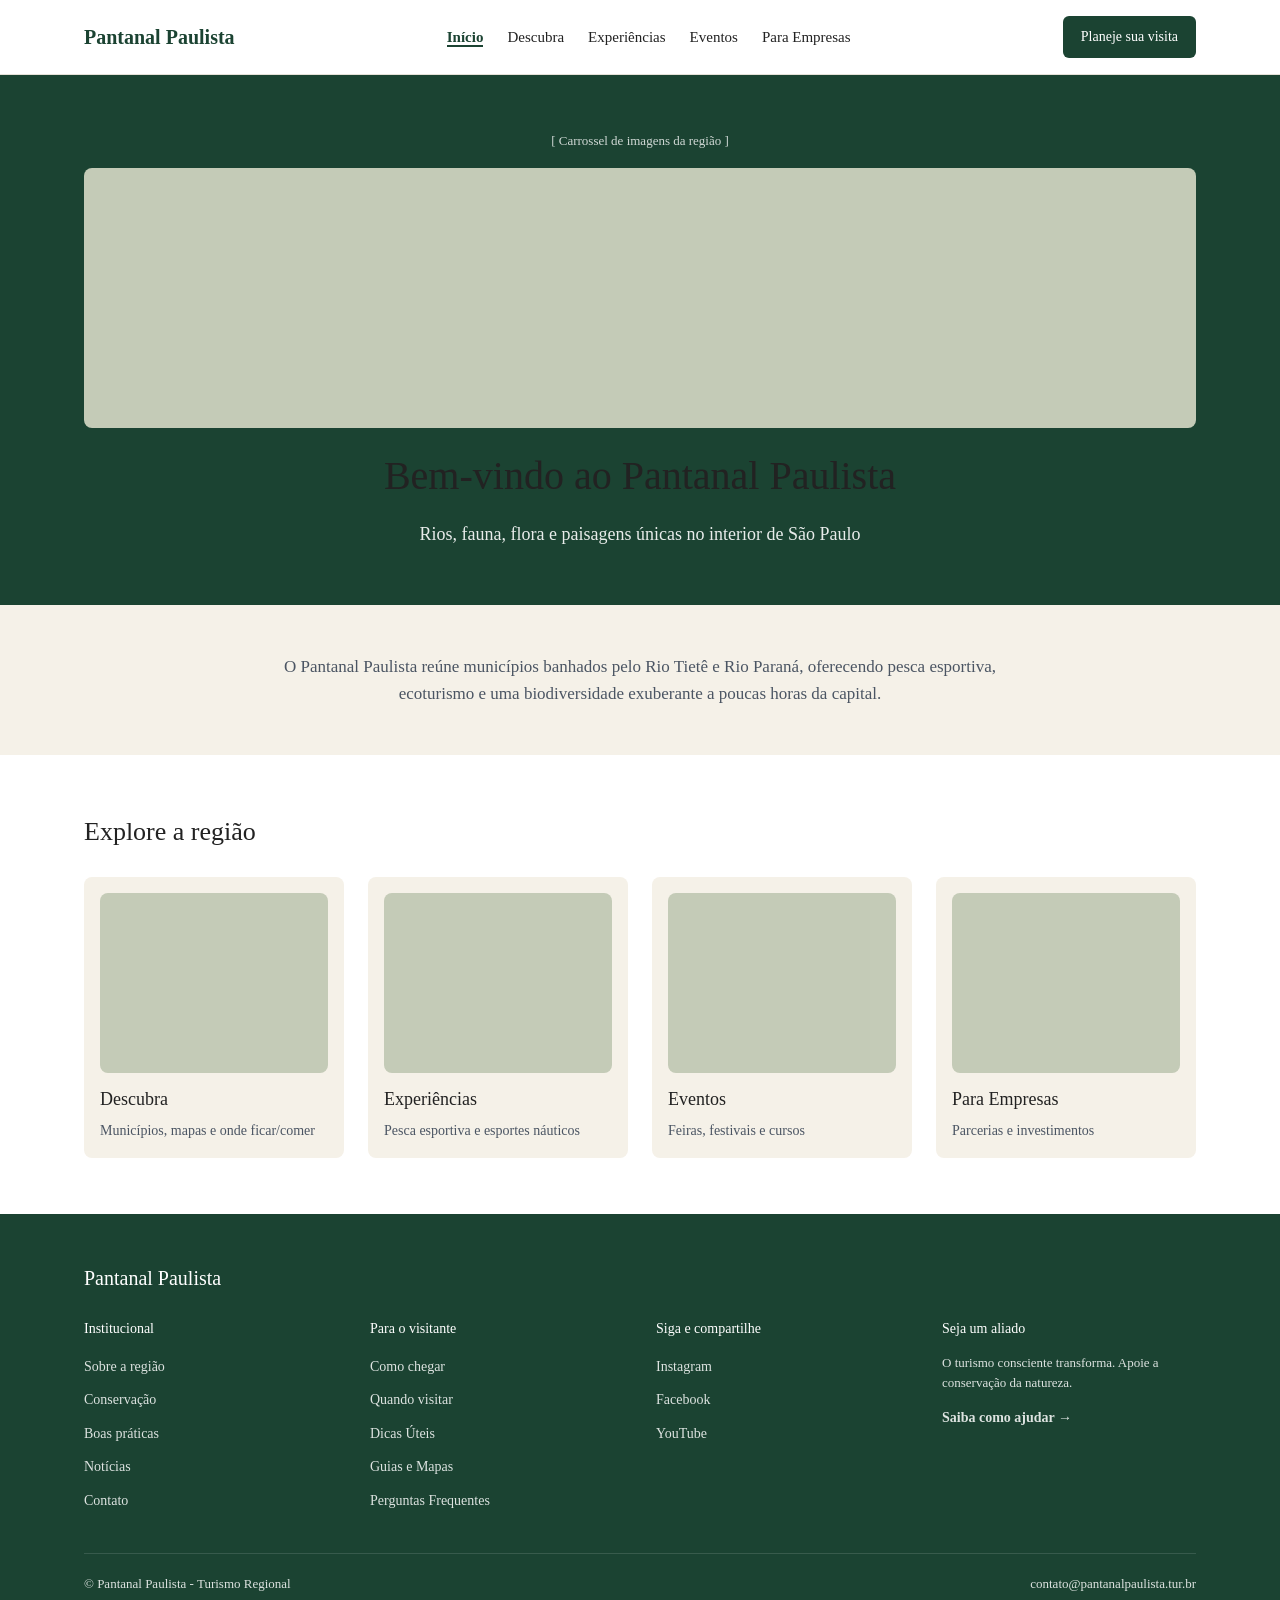
==== index.html @ 70ea3140 "Add files via upload" ====
<!DOCTYPE html>
<html lang="pt-br">
<head>
  <!-- Metadados básicos da página -->
  <meta charset="UTF-8">
  <meta name="viewport" content="width=device-width, initial-scale=1.0">
  <title>Pantanal Paulista - Início</title>

  <!-- Importação do arquivo CSS externo (compartilhado por todas as páginas) -->
  <link rel="stylesheet" href="style.css">
</head>
<body>

  <!-- ======================================================
       CABEÇALHO / MENU DE NAVEGAÇÃO
       Igual em todas as páginas do site. Os links agora
       apontam para arquivos .html reais (páginas separadas),
       e não mais para âncoras de uma única página.
  ======================================================= -->
  <header class="header">
    <div class="header-container">

      <!-- Logo/nome do site, link para a página inicial -->
      <a href="index.html" class="logo">Pantanal Paulista</a>

      <!-- Menu principal de navegação -->
      <nav class="nav-principal">
        <ul class="nav-lista">
          <!-- Classe "ativo" indica em qual página o usuário está -->
          <li><a href="index.html" class="ativo">Início</a></li>
          <li><a href="descubra.html">Descubra</a></li>
          <li><a href="experiencias.html">Experiências</a></li>
          <li><a href="eventos.html">Eventos</a></li>
          <li><a href="empresas.html">Para Empresas</a></li>
        </ul>
      </nav>

      <!-- Botão de destaque: leva à seção de planejamento de visita, dentro da página Descubra -->
      <a href="descubra.html#planeje-visita" class="btn btn-primario btn-header">Planeje sua visita</a>

    </div>
  </header>

  <!-- Conteúdo principal da página -->
  <main>

    <!-- ======================================================
         HERO (topo da página Início)
    ======================================================= -->
    <section class="secao-hero">
      <div class="container">

        <!-- Rótulo do carrossel (troque por um carrossel real de imagens depois) -->
        <p class="rotulo-carrossel">[ Carrossel de imagens da região ]</p>

        <!-- Placeholder do carrossel de imagens -->
        <!-- Substituir por <img> ou componente de carrossel real -->
        <div class="placeholder-img placeholder-hero" aria-hidden="true"></div>

        <h1 class="titulo-hero">Bem-vindo ao Pantanal Paulista</h1>
        <p class="subtitulo-hero">Rios, fauna, flora e paisagens únicas no interior de São Paulo</p>
      </div>
    </section>

    <!-- Bloco de texto de introdução, fundo creme -->
    <section class="secao-intro">
      <div class="container">
        <p class="texto-intro">
          O Pantanal Paulista reúne municípios banhados pelo Rio Tietê e Rio Paraná, oferecendo
          pesca esportiva, ecoturismo e uma biodiversidade exuberante a poucas horas da capital.
        </p>
      </div>
    </section>

    <!-- Bloco "Explore a região": 4 cartões que levam para as outras páginas do site -->
    <section class="secao-explore">
      <div class="container">
        <h2 class="titulo-secao">Explore a região</h2>

        <!-- Grade de cartões feita com Flexbox (sem uso de grid/Bootstrap) -->
        <div class="cartoes-flex">

          <a href="descubra.html" class="cartao">
            <div class="placeholder-img" aria-hidden="true"></div>
            <h3 class="cartao-titulo">Descubra</h3>
            <p class="cartao-texto">Municípios, mapas e onde ficar/comer</p>
          </a>

          <a href="experiencias.html" class="cartao">
            <div class="placeholder-img" aria-hidden="true"></div>
            <h3 class="cartao-titulo">Experiências</h3>
            <p class="cartao-texto">Pesca esportiva e esportes náuticos</p>
          </a>

          <a href="eventos.html" class="cartao">
            <div class="placeholder-img" aria-hidden="true"></div>
            <h3 class="cartao-titulo">Eventos</h3>
            <p class="cartao-texto">Feiras, festivais e cursos</p>
          </a>

          <a href="empresas.html" class="cartao">
            <div class="placeholder-img" aria-hidden="true"></div>
            <h3 class="cartao-titulo">Para Empresas</h3>
            <p class="cartao-texto">Parcerias e investimentos</p>
          </a>

        </div>
      </div>
    </section>

  </main>

  <!-- ======================================================
       RODAPÉ
       Igual em todas as páginas. Os links das colunas
       institucionais apontam para as páginas reais do site.
  ======================================================= -->
  <footer class="rodape">
    <div class="container">

      <div class="rodape-topo">
        <p class="rodape-logo">Pantanal Paulista</p>
      </div>

      <div class="rodape-colunas">

        <div class="rodape-coluna">
          <h4>Institucional</h4>
          <ul>
            <li><a href="index.html">Sobre a região</a></li>
            <li><a href="descubra.html">Conservação</a></li>
            <li><a href="descubra.html">Boas práticas</a></li>
            <li><a href="eventos.html">Notícias</a></li>
            <li><a href="empresas.html">Contato</a></li>
          </ul>
        </div>

        <div class="rodape-coluna">
          <h4>Para o visitante</h4>
          <ul>
            <li><a href="descubra.html">Como chegar</a></li>
            <li><a href="descubra.html">Quando visitar</a></li>
            <li><a href="descubra.html">Dicas Úteis</a></li>
            <li><a href="descubra.html#mapa">Guias e Mapas</a></li>
            <li><a href="empresas.html">Perguntas Frequentes</a></li>
          </ul>
        </div>

        <div class="rodape-coluna">
          <h4>Siga e compartilhe</h4>
          <ul>
            <li><a href="index.html">Instagram</a></li>
            <li><a href="index.html">Facebook</a></li>
            <li><a href="index.html">YouTube</a></li>
          </ul>
        </div>

        <div class="rodape-coluna rodape-aliado">
          <h4>Seja um aliado</h4>
          <p>O turismo consciente transforma. Apoie a conservação da natureza.</p>
          <a href="empresas.html" class="link-saiba-mais">Saiba como ajudar →</a>
        </div>

      </div>

      <div class="rodape-base">
        <p>© Pantanal Paulista - Turismo Regional</p>
        <a href="mailto:contato@pantanalpaulista.tur.br">contato@pantanalpaulista.tur.br</a>
      </div>

    </div>
  </footer>

</body>
</html>
---- style.css ----
/* ========================================================
   VARIÁVEIS DE COR
   Cores extraídas visualmente do protótipo em PDF/Figma.
   Centralizar aqui facilita trocar o tema do site depois.
======================================================== */
:root {
  --verde-escuro: #1B4332;   /* Verde escuro usado em header, hero, rodapé e botões */
  --verde-escuro-hover: #143024; /* Tom mais escuro para hover dos botões */
  --creme: #F5F1E8;          /* Fundo creme/bege usado em várias seções */
  --branco: #FFFFFF;         /* Fundo branco padrão */
  --placeholder: #C4CBB7;    /* Cor cinza-esverdeada dos retângulos de imagem (placeholder) */
  --texto-escuro: #222222;   /* Cor principal de texto sobre fundo claro */
  --texto-claro: #FFFFFF;    /* Cor principal de texto sobre fundo escuro */
  --texto-cinza: #4B5563;    /* Cor de texto secundário/parágrafos */
  --borda: #E5E1D8;          /* Cor de borda sutil para cartões e inputs */
}

/* ========================================================
   RESET BÁSICO
   Remove margens/paddings padrão do navegador e define
   box-sizing para facilitar o cálculo de larguras.
======================================================== */
* {
  margin: 0;
  padding: 0;
  box-sizing: border-box;
}

html {
  scroll-behavior: smooth; /* Rolagem suave ao clicar em links âncora (#) */
}

body {
  font-family: Georgia, 'Times New Roman', serif; /* Fonte serifada para títulos/corpo, similar ao protótipo */
  color: var(--texto-escuro);
  line-height: 1.6;
  background-color: var(--branco);
}

/* Títulos usam a mesma família serifada, deixado explícito para clareza */
h1, h2, h3, h4 {
  font-family: Georgia, 'Times New Roman', serif;
  font-weight: normal;
  color: var(--texto-escuro);
}

/* Padroniza links: remove sublinhado e herda a cor do texto */
a {
  text-decoration: none;
  color: inherit;
}

ul {
  list-style: none;
}

img {
  max-width: 100%;
  display: block;
}

/* ========================================================
   CONTAINER
   Centraliza o conteúdo e limita a largura máxima em telas
   grandes, com respiro lateral (padding) em telas menores.
======================================================== */
.container {
  width: 100%;
  max-width: 1160px;
  margin: 0 auto;
  padding: 0 24px;
}

/* Utilitário para esconder visualmente labels, mantendo acessibilidade */
.visualmente-oculto {
  position: absolute;
  width: 1px;
  height: 1px;
  overflow: hidden;
  clip: rect(0 0 0 0);
  white-space: nowrap;
}

/* ========================================================
   BOTÕES
======================================================== */
.btn {
  display: inline-block;
  padding: 12px 22px;
  border-radius: 6px;
  border: none;
  cursor: pointer;
  font-family: Georgia, serif;
  font-size: 15px;
  transition: background-color 0.2s ease-in-out;
}

.btn-primario {
  background-color: var(--verde-escuro);
  color: var(--texto-claro);
}

.btn-primario:hover {
  background-color: var(--verde-escuro-hover);
}

.btn-pequeno {
  padding: 8px 16px;
  font-size: 14px;
}

/* Botão do cabeçalho tem um leve ajuste de tamanho */
.btn-header {
  padding: 10px 18px;
  font-size: 14px;
  white-space: nowrap;
}

/* ========================================================
   PLACEHOLDERS DE IMAGEM
   Retângulos cinza-esverdeados que representam onde as
   imagens reais devem ser inseridas (basta trocar a <div>
   por uma tag <img src="..."> mantendo a mesma classe/local).
======================================================== */
.placeholder-img {
  background-color: var(--placeholder);
  width: 100%;
  min-height: 180px;
  border-radius: 8px;
}

.placeholder-hero {
  min-height: 260px;
  margin: 16px 0;
}

.placeholder-descubra-hero {
  min-height: 320px;
  margin-top: 24px;
}

.placeholder-mapa {
  min-height: 280px;
}

.placeholder-experiencia {
  min-height: 260px;
}

.placeholder-busca {
  min-height: 140px;
  margin-bottom: 16px;
}

/* Placeholder redondo, usado nos cartões de espécies de animais */
.placeholder-redondo {
  width: 100px;
  height: 100px;
  border-radius: 50%;
  margin: 0 auto 12px auto;
  min-height: unset;
}

/* ========================================================
   CABEÇALHO / MENU DE NAVEGAÇÃO
======================================================== */
.header {
  background-color: var(--branco);
  border-bottom: 1px solid var(--borda);
  position: sticky; /* Cabeçalho fixo ao rolar a página */
  top: 0;
  z-index: 100;
}

.header-container {
  max-width: 1160px;
  margin: 0 auto;
  padding: 16px 24px;
  display: flex;
  align-items: center;
  justify-content: space-between;
  flex-wrap: wrap;
  gap: 12px;
}

.logo {
  font-size: 20px;
  color: var(--verde-escuro);
  font-weight: bold;
}

.nav-lista {
  display: flex;
  gap: 24px;
  flex-wrap: wrap;
}

.nav-lista a {
  font-size: 15px;
  color: var(--texto-escuro);
}

.nav-lista a:hover {
  color: var(--verde-escuro);
}

/* Destaca no menu a página em que o usuário está no momento */
.nav-lista a.ativo {
  color: var(--verde-escuro);
  font-weight: bold;
  border-bottom: 2px solid var(--verde-escuro);
}

/* ========================================================
   SEÇÃO HERO (INÍCIO)
======================================================== */
.secao-hero {
  background-color: var(--verde-escuro);
  color: var(--texto-claro);
  text-align: center;
  padding: 56px 0;
}

.rotulo-carrossel {
  font-size: 13px;
  opacity: 0.8;
  margin-bottom: 8px;
}

.titulo-hero {
  font-size: 40px;
  margin-bottom: 12px;
}

.subtitulo-hero {
  font-size: 18px;
  opacity: 0.9;
}

/* Bloco de texto introdutório, fundo creme */
.secao-intro {
  background-color: var(--creme);
  padding: 48px 0;
  text-align: center;
}

.texto-intro {
  max-width: 760px;
  margin: 0 auto;
  font-size: 17px;
  color: var(--texto-cinza);
}

/* ========================================================
   TÍTULOS DE SEÇÃO GENÉRICOS
======================================================== */
.titulo-secao {
  font-size: 26px;
  margin-bottom: 24px;
}

.rotulo {
  text-transform: uppercase;
  font-size: 12px;
  letter-spacing: 1px;
  color: var(--texto-cinza);
  margin-bottom: 8px;
}

.rotulo-claro {
  color: var(--texto-claro);
  opacity: 0.85;
}

/* ========================================================
   CARTÕES EM FLEXBOX
   Layout de cartões feito com Flexbox e flex-wrap, sem
   utilizar display:grid nem frameworks como Bootstrap.
======================================================== */
.secao-explore {
  padding: 56px 0;
}

.cartoes-flex {
  display: flex;
  flex-wrap: wrap;
  gap: 24px;
}

/* Cada cartão ocupa ~25% da largura em telas grandes (4 colunas) */
.cartoes-flex .cartao {
  flex: 1 1 calc(25% - 24px);
  background-color: var(--creme);
  border-radius: 8px;
  padding: 16px;
}

.cartao-titulo {
  font-size: 18px;
  margin: 12px 0 6px 0;
}

.cartao-texto {
  font-size: 14px;
  color: var(--texto-cinza);
}

/* Variações de quantidade de colunas por seção */
.cartoes-4 > * {
  flex: 1 1 calc(25% - 24px);
}

.cartoes-3 > * {
  flex: 1 1 calc(33.333% - 24px);
}

.cartoes-5 > * {
  flex: 1 1 calc(20% - 24px);
}

/* ========================================================
   SEÇÃO DESCUBRA
======================================================== */
.descubra-topo {
  background-color: var(--verde-escuro);
  color: var(--texto-claro);
  padding: 48px 0;
}

.titulo-secao-grande {
  font-size: 34px;
  margin: 8px 0 12px 0;
}

.subtitulo-secao-grande {
  font-size: 16px;
  opacity: 0.9;
  max-width: 560px;
}

/* Sub-menu de navegação rápida da seção Descubra */
.subnav-descubra {
  background-color: var(--branco);
  border-bottom: 1px solid var(--borda);
}

.subnav-lista {
  display: flex;
  flex-wrap: wrap;
  gap: 24px;
  padding-top: 16px;
  padding-bottom: 16px;
}

.subnav-lista a {
  display: flex;
  flex-direction: column;
  font-size: 13px;
}

.subnav-titulo {
  font-weight: bold;
  font-size: 11px;
  letter-spacing: 0.5px;
  color: var(--texto-escuro);
}

.subnav-desc {
  color: var(--texto-cinza);
}

/* Bloco de duas colunas, reutilizado em várias seções (mapa, experiências, etc.) */
.secao-mapa {
  background-color: var(--creme);
  padding: 56px 0;
}

.container-duas-colunas {
  display: flex;
  flex-wrap: wrap;
  gap: 32px;
  align-items: center;
}

.mapa-texto,
.experiencia-texto {
  flex: 1 1 45%;
}

.mapa-imagem {
  flex: 1 1 45%;
}

.mapa-texto p {
  color: var(--texto-cinza);
  margin: 12px 0 20px 0;
}

/* Bloco de natureza com fundo escuro */
.secao-natureza {
  background-color: var(--verde-escuro);
  color: var(--texto-claro);
  padding: 48px 0;
}

.cartao-natureza h3 {
  font-size: 14px;
  letter-spacing: 0.5px;
  margin: 12px 0 6px 0;
  color: var(--texto-claro);
}

.cartao-natureza p {
  font-size: 13px;
  opacity: 0.85;
}

/* Bloco de municípios */
.secao-municipios {
  padding: 56px 0;
}

.cabecalho-com-link {
  display: flex;
  justify-content: space-between;
  align-items: center;
  margin-bottom: 20px;
}

.link-vertodos {
  font-size: 14px;
  color: var(--verde-escuro);
}

.cartao-municipio {
  background-color: var(--creme);
  border-radius: 8px;
  padding: 16px;
}

.cartao-municipio h3 {
  font-size: 18px;
  margin: 12px 0 6px 0;
}

.cartao-municipio p {
  font-size: 14px;
  color: var(--texto-cinza);
  margin-bottom: 14px;
  min-height: 42px;
}

/* Bloco de espécies */
.secao-especies {
  background-color: var(--creme);
  padding: 56px 0;
  text-align: center;
}

.cartao-especie h3 {
  font-size: 13px;
  letter-spacing: 0.5px;
  margin-bottom: 6px;
}

.cartao-especie p {
  font-size: 13px;
  color: var(--texto-cinza);
}

/* Bloco "Planeje sua visita" (hospedagem e gastronomia) */
.secao-planeje {
  padding: 56px 0;
}

.cartao-busca {
  flex: 1 1 45%;
  background-color: var(--creme);
  border-radius: 8px;
  overflow: hidden;
  padding: 16px;
}

.cartao-busca h3 {
  font-size: 20px;
  margin-bottom: 6px;
}

.cartao-busca p {
  font-size: 14px;
  color: var(--texto-cinza);
  margin-bottom: 16px;
}

/* Formulário de busca simples (hospedagem/restaurantes) */
.form-busca {
  display: flex;
  flex-wrap: wrap;
  gap: 10px;
}

.form-busca input {
  flex: 1 1 100%;
  padding: 10px 12px;
  border: 1px solid var(--borda);
  border-radius: 6px;
  font-family: inherit;
}

/* Prévia de experiências dentro da seção Descubra */
.secao-experiencias-preview {
  background-color: var(--verde-escuro);
  color: var(--texto-claro);
  padding: 56px 0;
}

.cartao-preview h3 {
  font-size: 14px;
  letter-spacing: 0.5px;
  margin: 12px 0 6px 0;
  color: var(--texto-claro);
}

.cartao-preview p {
  font-size: 13px;
  opacity: 0.85;
}

/* ========================================================
   PÁGINAS INTERNAS GENÉRICAS (Experiências / Eventos)
======================================================== */
.secao-pagina-interna {
  padding: 56px 0;
}

.secao-clara {
  background-color: var(--creme);
}

.titulo-pagina {
  font-size: 32px;
  margin-bottom: 10px;
}

.subtitulo-pagina {
  font-size: 16px;
  color: var(--texto-cinza);
  margin-bottom: 32px;
}

.titulo-claro {
  color: var(--texto-claro);
}

.subtitulo-claro {
  color: var(--texto-claro);
  opacity: 0.9;
}

/* Blocos de experiência (imagem + texto lado a lado) */
.bloco-experiencia {
  margin-bottom: 56px;
}

/* Inverte a ordem visual do bloco (imagem à direita) usando row-reverse */
.bloco-invertido {
  flex-direction: row-reverse;
}

.experiencia-texto h2 {
  font-size: 24px;
  margin-bottom: 10px;
}

.experiencia-texto p {
  color: var(--texto-cinza);
  margin-bottom: 16px;
}

/* Bloco "Mais experiências" */
.secao-mais-experiencias {
  background-color: var(--creme);
  padding: 48px 0;
}

/* ========================================================
   SEÇÃO EVENTOS
======================================================== */
.filtros-eventos {
  display: flex;
  flex-wrap: wrap;
  gap: 10px;
  margin-bottom: 32px;
}

.btn-filtro {
  padding: 10px 18px;
  border-radius: 6px;
  border: 1px solid var(--borda);
  background-color: var(--branco);
  cursor: pointer;
  font-family: inherit;
  font-size: 14px;
}

/* Estado ativo do filtro (visual estático; filtragem real requer JavaScript) */
.btn-filtro-ativo {
  background-color: var(--verde-escuro);
  color: var(--texto-claro);
  border-color: var(--verde-escuro);
}

.lista-eventos {
  display: flex;
  flex-direction: column;
  gap: 16px;
}

.item-evento {
  display: flex;
  align-items: center;
  gap: 20px;
  background-color: var(--branco);
  border: 1px solid var(--borda);
  border-radius: 8px;
  padding: 18px 20px;
}

.data-evento {
  background-color: var(--verde-escuro);
  color: var(--texto-claro);
  font-size: 12px;
  padding: 8px 12px;
  border-radius: 6px;
  white-space: nowrap;
}

.info-evento h3 {
  font-size: 18px;
  margin-bottom: 4px;
}

.info-evento p {
  font-size: 14px;
  color: var(--texto-cinza);
}

/* ========================================================
   SEÇÃO PARA EMPRESAS
======================================================== */
.empresas-topo {
  background-color: var(--verde-escuro);
  padding: 48px 0;
  margin-bottom: 40px;
}

.cartao-empresa {
  flex: 1 1 calc(33.333% - 24px);
  background-color: var(--creme);
  border-radius: 8px;
  padding: 20px;
}

.cartao-empresa h3 {
  font-size: 18px;
  margin-bottom: 8px;
}

.cartao-empresa p {
  font-size: 14px;
  color: var(--texto-cinza);
}

/* Formulário de contato institucional */
.secao-formulario-contato {
  padding: 48px 0;
}

.form-contato {
  max-width: 720px;
}

.linha-form {
  display: flex;
  flex-wrap: wrap;
  gap: 20px;
  margin-bottom: 16px;
}

.campo-form {
  flex: 1 1 calc(50% - 20px);
  display: flex;
  flex-direction: column;
}

.campo-full {
  flex: 1 1 100%;
  margin-bottom: 20px;
}

.campo-form label {
  font-size: 14px;
  margin-bottom: 6px;
}

.campo-form input,
.campo-form textarea {
  padding: 10px 12px;
  border: 1px solid var(--borda);
  border-radius: 6px;
  font-family: inherit;
  resize: vertical;
}

/* ========================================================
   RODAPÉ
======================================================== */
.rodape {
  background-color: var(--verde-escuro);
  color: var(--texto-claro);
  padding: 48px 0 24px 0;
}

.rodape-logo {
  font-size: 20px;
  margin-bottom: 24px;
}

.rodape-colunas {
  display: flex;
  flex-wrap: wrap;
  gap: 32px;
  margin-bottom: 32px;
}

.rodape-coluna {
  flex: 1 1 200px;
}

.rodape-coluna h4 {
  color: var(--texto-claro);
  font-size: 14px;
  margin-bottom: 12px;
}

.rodape-coluna ul li {
  margin-bottom: 8px;
}

.rodape-coluna a {
  font-size: 14px;
  opacity: 0.85;
}

.rodape-coluna a:hover {
  opacity: 1;
}

.rodape-aliado p {
  font-size: 13px;
  opacity: 0.85;
  margin-bottom: 10px;
}

.link-saiba-mais {
  font-size: 14px;
  font-weight: bold;
}

.rodape-base {
  display: flex;
  flex-wrap: wrap;
  justify-content: space-between;
  gap: 8px;
  padding-top: 20px;
  border-top: 1px solid rgba(255, 255, 255, 0.15);
  font-size: 13px;
  opacity: 0.85;
}

/* ========================================================
   MEDIA QUERIES - RESPONSIVIDADE
   Ajustes progressivos para tablets e celulares.
======================================================== */

/* ---- Tablets (telas até 992px) ---- */
@media (max-width: 992px) {

  /* Cartões de 4 e 5 colunas passam a exibir 2 por linha */
  .cartoes-4 > *,
  .cartoes-5 > * {
    flex: 1 1 calc(50% - 24px);
  }

  .titulo-hero {
    font-size: 32px;
  }

  .titulo-secao-grande {
    font-size: 28px;
  }
}

/* ---- Celulares (telas até 600px) ---- */
@media (max-width: 600px) {

  /* Cabeçalho: menu e botão quebram para nova linha, empilhados */
  .header-container {
    flex-direction: column;
    align-items: flex-start;
  }

  .nav-lista {
    flex-direction: column;
    gap: 10px;
    width: 100%;
  }

  .btn-header {
    width: 100%;
    text-align: center;
  }

  /* Todos os cartões passam a ocupar 100% da largura (1 coluna) */
  .cartoes-flex .cartao,
  .cartoes-4 > *,
  .cartoes-5 > *,
  .cartoes-3 > * {
    flex: 1 1 100%;
  }

  /* Blocos de duas colunas (mapa, experiências, busca) empilham */
  .container-duas-colunas {
    flex-direction: column;
  }

  /* Blocos invertidos voltam para a ordem normal em telas pequenas */
  .bloco-invertido {
    flex-direction: column;
  }

  .cartao-busca {
    flex: 1 1 100%;
  }

  /* Campos de formulário em coluna única */
  .campo-form {
    flex: 1 1 100%;
  }

  .titulo-hero {
    font-size: 26px;
  }

  .titulo-secao-grande {
    font-size: 24px;
  }

  .titulo-pagina {
    font-size: 26px;
  }

  /* Item de evento empilha data e informações */
  .item-evento {
    flex-direction: column;
    align-items: flex-start;
  }
}
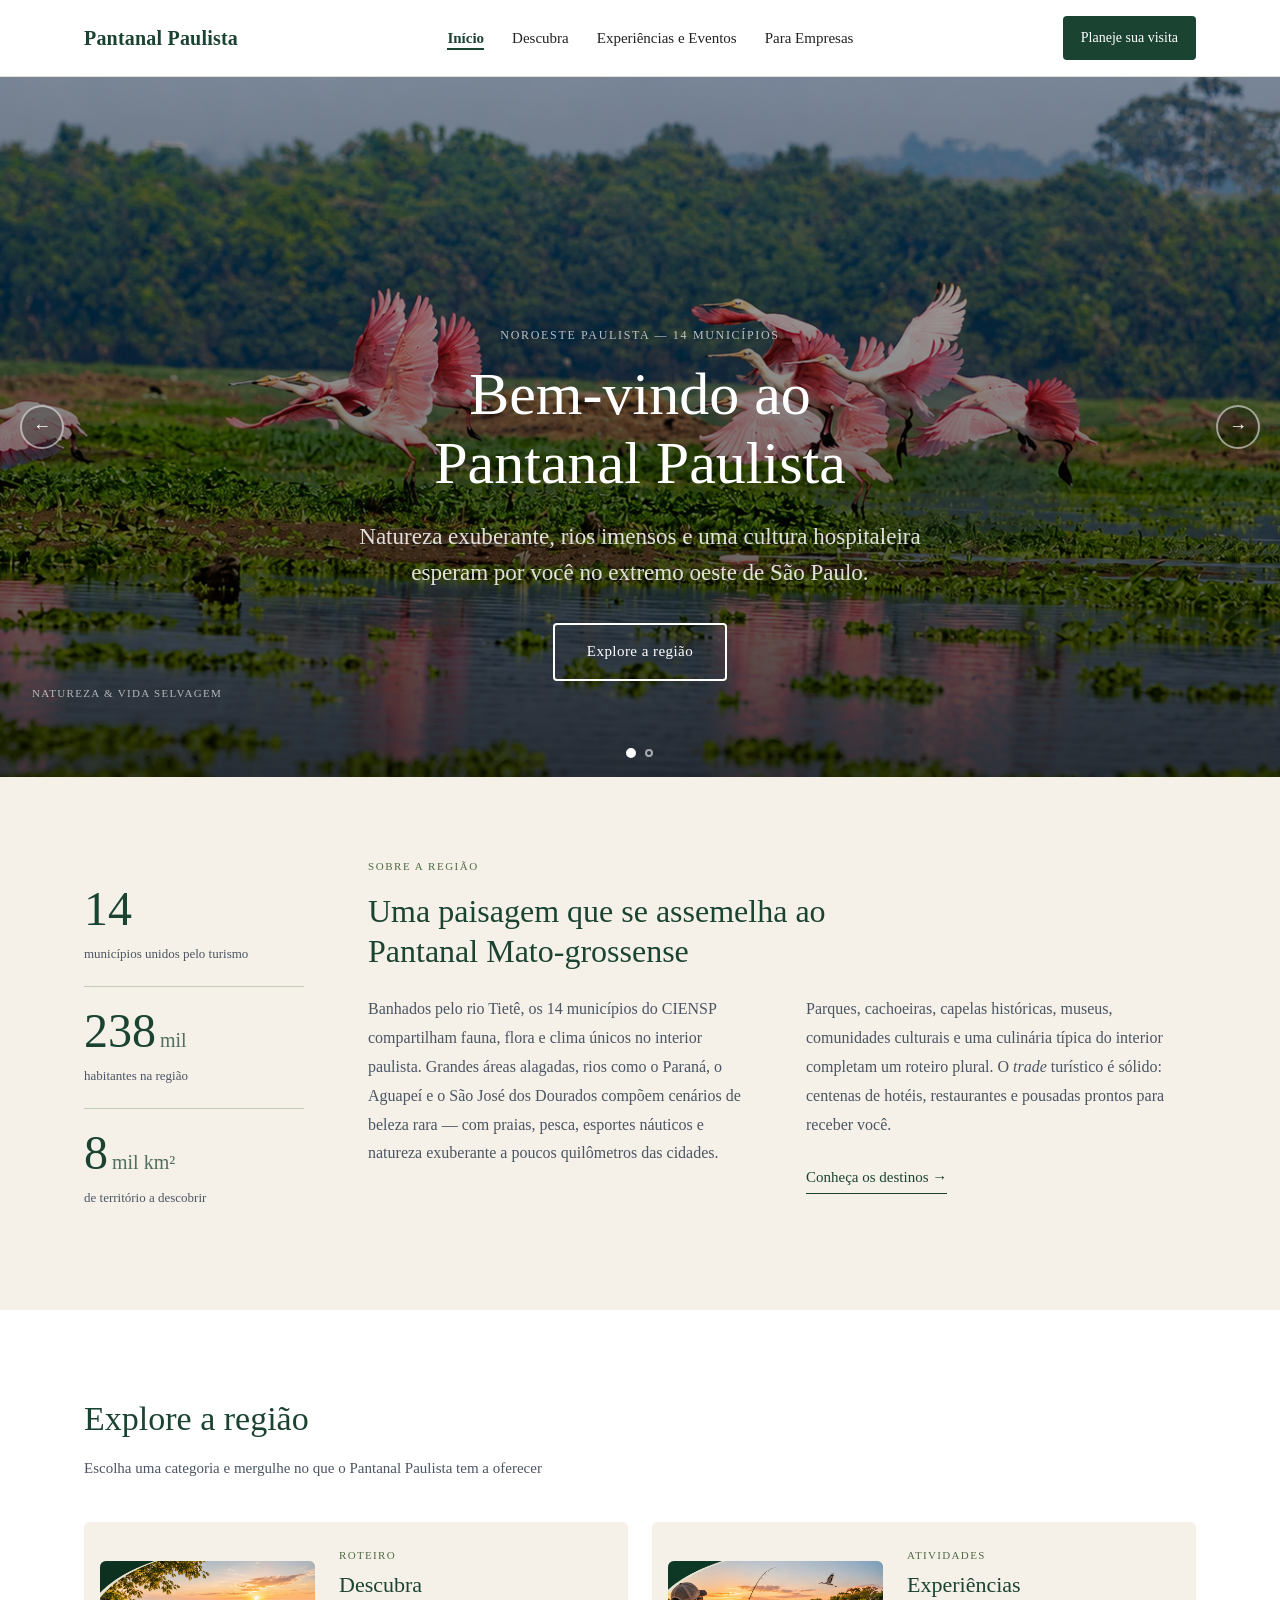
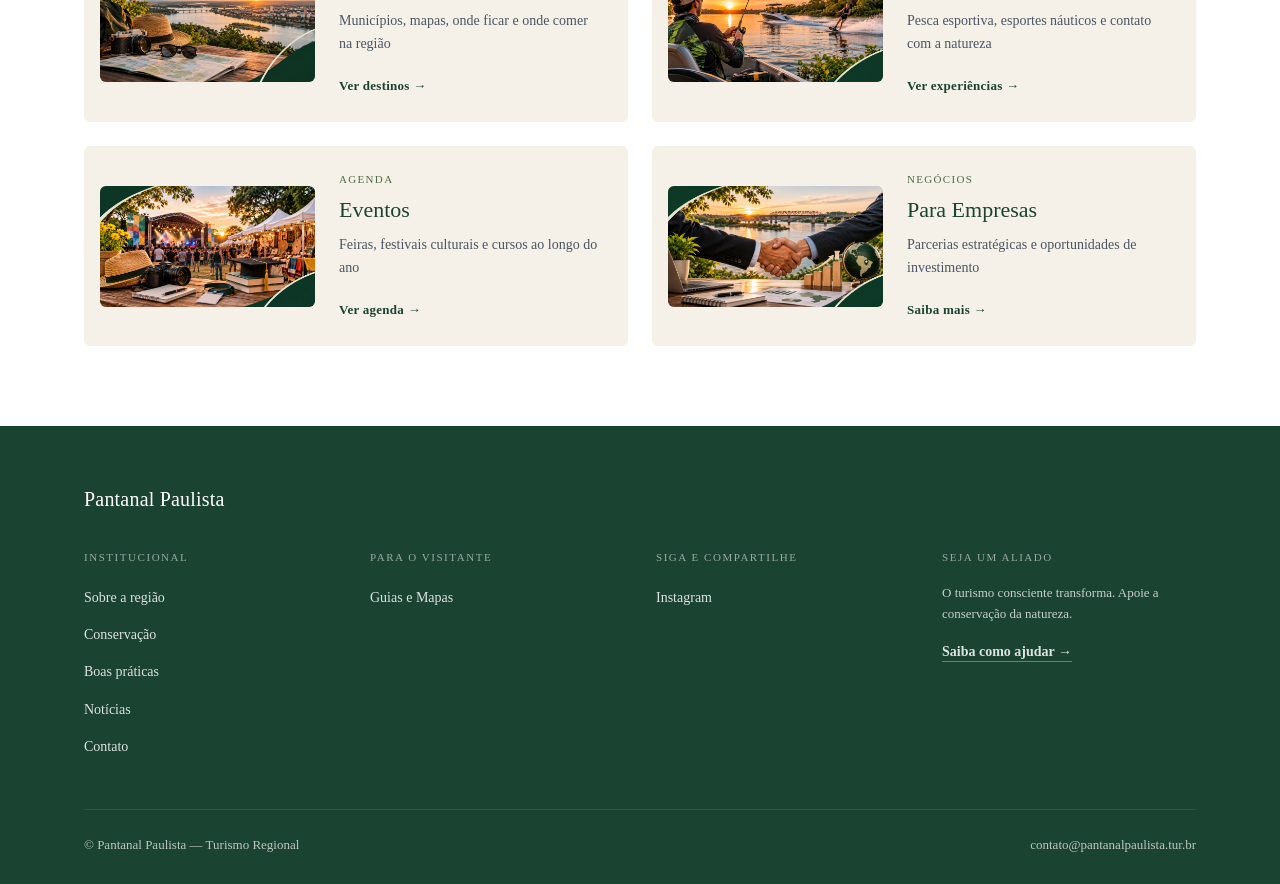
==== commit 004c51cb: "Site Pantanal Paulista Upload completo do projeto: - páginas (início, descubra, experiências, pesca," ====
--- a/index.html
+++ b/index.html
@@ -1,175 +1,246 @@
 <!DOCTYPE html>
 <html lang="pt-br">
 <head>
-  <!-- Metadados básicos da página -->
   <meta charset="UTF-8">
   <meta name="viewport" content="width=device-width, initial-scale=1.0">
+  <meta http-equiv="Content-Security-Policy" content="default-src 'none'; script-src 'self'; style-src 'self' 'unsafe-inline'; img-src 'self' data:; font-src 'self'; connect-src 'self'; form-action 'self'; base-uri 'none'; object-src 'none'; upgrade-insecure-requests">
+  <meta name="referrer" content="strict-origin-when-cross-origin">
+  <script src="paginas/seguranca.js"></script>
   <title>Pantanal Paulista - Início</title>
-
-  <!-- Importação do arquivo CSS externo (compartilhado por todas as páginas) -->
-  <link rel="stylesheet" href="style.css">
+  <link rel="stylesheet" href="style_index.css">
 </head>
 <body>
 
-  <!-- ======================================================
-       CABEÇALHO / MENU DE NAVEGAÇÃO
-       Igual em todas as páginas do site. Os links agora
-       apontam para arquivos .html reais (páginas separadas),
-       e não mais para âncoras de uma única página.
-  ======================================================= -->
+  <!-- CABEÇALHO -->
   <header class="header">
     <div class="header-container">
-
-      <!-- Logo/nome do site, link para a página inicial -->
       <a href="index.html" class="logo">Pantanal Paulista</a>
-
-      <!-- Menu principal de navegação -->
       <nav class="nav-principal">
         <ul class="nav-lista">
-          <!-- Classe "ativo" indica em qual página o usuário está -->
           <li><a href="index.html" class="ativo">Início</a></li>
-          <li><a href="descubra.html">Descubra</a></li>
-          <li><a href="experiencias.html">Experiências</a></li>
-          <li><a href="eventos.html">Eventos</a></li>
-          <li><a href="empresas.html">Para Empresas</a></li>
+          <li><a href="./paginas/descubra.html">Descubra</a></li>
+          <li><a href="./paginas/experiencias.html">Experiências e Eventos</a></li>
+          <li><a href="./paginas/empresas.html">Para Empresas</a></li>
         </ul>
       </nav>
-
-      <!-- Botão de destaque: leva à seção de planejamento de visita, dentro da página Descubra -->
-      <a href="descubra.html#planeje-visita" class="btn btn-primario btn-header">Planeje sua visita</a>
-
+      <a href="./paginas/descubra.html#planeje-visita" class="btn btn-primario btn-header">Planeje sua visita</a>
     </div>
   </header>
 
-  <!-- Conteúdo principal da página -->
   <main>
 
     <!-- ======================================================
-         HERO (topo da página Início)
+         HERO — CARROSSEL
+         Cada .slide é um espaço para você inserir uma <img>.
+         O carrossel alterna automaticamente (5 s) e responde
+         aos botões e dots de navegação.
     ======================================================= -->
-    <section class="secao-hero">
+    <section class="secao-hero" id="carrossel" role="region" aria-label="Carrossel de imagens da região">
+
+      <!-- Trilho dos slides -->
+      <div class="carrossel-trilho" id="carrossel-trilho">
+
+        <!-- Slide 1 -->
+        <div class="slide" role="group" aria-label="Slide 1 de 2">
+          <div class="slide-imagem">
+            <img src="img/img 1.png" alt="Paisagem do Pantanal Paulista">
+          </div>
+          <div class="slide-legenda">
+            <span class="legenda-rotulo">Natureza & Vida Selvagem</span>
+          </div>
+        </div>
+
+        <!-- Slide 2 -->
+        <div class="slide" role="group" aria-label="Slide 2 de 2">
+          <div class="slide-imagem">
+            <img src="img/esportes-nauticos.png" alt="Esportes náuticos e pesca no Pantanal Paulista">
+          </div>
+          <div class="slide-legenda">
+            <span class="legenda-rotulo">Esportes Náuticos & Pesca</span>
+          </div>
+        </div>
+
+      </div><!-- /carrossel-trilho -->
+
+      <!-- Botões de navegação anterior/próximo -->
+      <button class="carrossel-btn carrossel-btn-prev" id="btn-prev" aria-label="Slide anterior">&#8592;</button>
+      <button class="carrossel-btn carrossel-btn-next" id="btn-next" aria-label="Próximo slide">&#8594;</button>
+
+      <!-- Indicadores (dots) -->
+      <div class="carrossel-dots" role="tablist" aria-label="Slides">
+        <button class="dot ativo" role="tab" aria-selected="true"  aria-label="Slide 1" data-indice="0"></button>
+        <button class="dot"       role="tab" aria-selected="false" aria-label="Slide 2" data-indice="1"></button>
+      </div>
+
+      <!-- Título sobreposto ao carrossel -->
+      <div class="hero-texto">
+        <p class="hero-eyebrow">Noroeste Paulista — 14 municípios</p>
+        <h1 class="titulo-hero">Bem-vindo ao<br>Pantanal Paulista</h1>
+        <p class="hero-chamada">Natureza exuberante, rios imensos e uma cultura hospitaleira<br>esperam por você no extremo oeste de São Paulo.</p>
+        <a href="./paginas/descubra.html" class="btn btn-hero">Explore a região</a>
+      </div>
+
+    </section><!-- /secao-hero -->
+
+    <!-- ======================================================
+         INTRO — TEXTO PREMIUM
+    ======================================================= -->
+    <section class="secao-intro" id="sobre-regiao">
       <div class="container">
 
-        <!-- Rótulo do carrossel (troque por um carrossel real de imagens depois) -->
-        <p class="rotulo-carrossel">[ Carrossel de imagens da região ]</p>
-
-        <!-- Placeholder do carrossel de imagens -->
-        <!-- Substituir por <img> ou componente de carrossel real -->
-        <div class="placeholder-img placeholder-hero" aria-hidden="true"></div>
-
-        <h1 class="titulo-hero">Bem-vindo ao Pantanal Paulista</h1>
-        <p class="subtitulo-hero">Rios, fauna, flora e paisagens únicas no interior de São Paulo</p>
+        <div class="intro-grade">
+
+          <!-- Coluna esquerda: números de destaque -->
+          <div class="intro-numeros">
+            <div class="numero-item">
+              <span class="numero-valor">14</span>
+              <span class="numero-label">municípios unidos pelo turismo</span>
+            </div>
+            <div class="numero-divisor"></div>
+            <div class="numero-item">
+              <span class="numero-valor">238<small>mil</small></span>
+              <span class="numero-label">habitantes na região</span>
+            </div>
+            <div class="numero-divisor"></div>
+            <div class="numero-item">
+              <span class="numero-valor">8<small>mil km²</small></span>
+              <span class="numero-label">de território a descobrir</span>
+            </div>
+          </div>
+
+          <!-- Coluna direita: texto editorial -->
+          <div class="intro-editorial">
+            <p class="intro-chapeu">Sobre a região</p>
+            <h2 class="intro-titulo">Uma paisagem que se assemelha ao Pantanal Mato-grossense</h2>
+            <p class="intro-corpo">
+              Banhados pelo rio Tietê, os 14 municípios do CIENSP compartilham fauna, flora e clima únicos no interior paulista. Grandes áreas alagadas, rios como o Paraná, o Aguapeí e o São José dos Dourados compõem cenários de beleza rara — com praias, pesca, esportes náuticos e natureza exuberante a poucos quilômetros das cidades.
+            </p>
+            <p class="intro-corpo">
+              Parques, cachoeiras, capelas históricas, museus, comunidades culturais e uma culinária típica do interior completam um roteiro plural. O <em>trade</em> turístico é sólido: centenas de hotéis, restaurantes e pousadas prontos para receber você.
+            </p>
+            <a href="./paginas/descubra.html" class="link-editorial">Conheça os destinos <span aria-hidden="true">→</span></a>
+          </div>
+
+        </div><!-- /intro-grade -->
+
       </div>
     </section>
 
-    <!-- Bloco de texto de introdução, fundo creme -->
-    <section class="secao-intro">
-      <div class="container">
-        <p class="texto-intro">
-          O Pantanal Paulista reúne municípios banhados pelo Rio Tietê e Rio Paraná, oferecendo
-          pesca esportiva, ecoturismo e uma biodiversidade exuberante a poucas horas da capital.
-        </p>
-      </div>
-    </section>
-
-    <!-- Bloco "Explore a região": 4 cartões que levam para as outras páginas do site -->
+    <!-- ======================================================
+         EXPLORE A REGIÃO — GRADE 2 × 2
+    ======================================================= -->
     <section class="secao-explore">
       <div class="container">
-        <h2 class="titulo-secao">Explore a região</h2>
-
-        <!-- Grade de cartões feita com Flexbox (sem uso de grid/Bootstrap) -->
+
+        <div class="explore-cabecalho">
+          <h2 class="titulo-secao">Explore a região</h2>
+          <p class="titulo-secao-sub">Escolha uma categoria e mergulhe no que o Pantanal Paulista tem a oferecer</p>
+        </div>
+
+        <!-- Grade 2 × 2 (desktop) → 2 × 1 (tablet) → 1 × 1 (mobile) -->
         <div class="cartoes-flex">
 
-          <a href="descubra.html" class="cartao">
-            <div class="placeholder-img" aria-hidden="true"></div>
-            <h3 class="cartao-titulo">Descubra</h3>
-            <p class="cartao-texto">Municípios, mapas e onde ficar/comer</p>
-          </a>
-
-          <a href="experiencias.html" class="cartao">
-            <div class="placeholder-img" aria-hidden="true"></div>
-            <h3 class="cartao-titulo">Experiências</h3>
-            <p class="cartao-texto">Pesca esportiva e esportes náuticos</p>
-          </a>
-
-          <a href="eventos.html" class="cartao">
-            <div class="placeholder-img" aria-hidden="true"></div>
-            <h3 class="cartao-titulo">Eventos</h3>
-            <p class="cartao-texto">Feiras, festivais e cursos</p>
-          </a>
-
-          <a href="empresas.html" class="cartao">
-            <div class="placeholder-img" aria-hidden="true"></div>
-            <h3 class="cartao-titulo">Para Empresas</h3>
-            <p class="cartao-texto">Parcerias e investimentos</p>
-          </a>
-
-        </div>
+          <a href="./paginas/descubra.html" class="cartao">
+            <div class="cartao-imagem">
+              <img src="img/mapa-descubra.png" alt="Mapa dos municípios do Pantanal Paulista">
+            </div>
+            <div class="cartao-corpo">
+              <p class="cartao-categoria">Roteiro</p>
+              <h3 class="cartao-titulo">Descubra</h3>
+              <p class="cartao-texto">Municípios, mapas, onde ficar e onde comer na região</p>
+              <span class="cartao-cta">Ver destinos <span aria-hidden="true">→</span></span>
+            </div>
+          </a>
+
+          <a href="./paginas/experiencias.html" class="cartao">
+            <div class="cartao-imagem">
+              <img src="img/esportes-nauticos.png" alt="Esportes náuticos e pesca no Pantanal Paulista">
+            </div>
+            <div class="cartao-corpo">
+              <p class="cartao-categoria">Atividades</p>
+              <h3 class="cartao-titulo">Experiências</h3>
+              <p class="cartao-texto">Pesca esportiva, esportes náuticos e contato com a natureza</p>
+              <span class="cartao-cta">Ver experiências <span aria-hidden="true">→</span></span>
+            </div>
+          </a>
+
+          <a href="./paginas/experiencias.html#eventos" class="cartao">
+            <div class="cartao-imagem">
+              <img src="img/feiras-eventos.png" alt="Feiras, festivais e eventos culturais da região">
+            </div>
+            <div class="cartao-corpo">
+              <p class="cartao-categoria">Agenda</p>
+              <h3 class="cartao-titulo">Eventos</h3>
+              <p class="cartao-texto">Feiras, festivais culturais e cursos ao longo do ano</p>
+              <span class="cartao-cta">Ver agenda <span aria-hidden="true">→</span></span>
+            </div>
+          </a>
+
+          <a href="./paginas/empresas.html" class="cartao">
+            <div class="cartao-imagem">
+              <img src="img/parcerias.png" alt="Parcerias e investimentos na região do Pantanal Paulista">
+            </div>
+            <div class="cartao-corpo">
+              <p class="cartao-categoria">Negócios</p>
+              <h3 class="cartao-titulo">Para Empresas</h3>
+              <p class="cartao-texto">Parcerias estratégicas e oportunidades de investimento</p>
+              <span class="cartao-cta">Saiba mais <span aria-hidden="true">→</span></span>
+            </div>
+          </a>
+
+        </div><!-- /cartoes-flex -->
+
       </div>
     </section>
 
   </main>
 
-  <!-- ======================================================
-       RODAPÉ
-       Igual em todas as páginas. Os links das colunas
-       institucionais apontam para as páginas reais do site.
-  ======================================================= -->
+  <!-- RODAPÉ -->
   <footer class="rodape">
     <div class="container">
-
       <div class="rodape-topo">
         <p class="rodape-logo">Pantanal Paulista</p>
       </div>
-
       <div class="rodape-colunas">
-
         <div class="rodape-coluna">
           <h4>Institucional</h4>
           <ul>
-            <li><a href="index.html">Sobre a região</a></li>
-            <li><a href="descubra.html">Conservação</a></li>
-            <li><a href="descubra.html">Boas práticas</a></li>
-            <li><a href="eventos.html">Notícias</a></li>
-            <li><a href="empresas.html">Contato</a></li>
+            <li><a href="index.html#sobre-regiao">Sobre a região</a></li>
+            <li><a href="./paginas/descubra.html#natureza">Conservação</a></li>
+            <li><a href="./paginas/pesca.html#pesca-responsavel">Boas práticas</a></li>
+            <li><a href="https://www.turismo.sp.gov.br/sec_turismo" target="_blank" rel="noopener">Notícias</a></li>
+            <li><a href="./paginas/empresas.html#contato">Contato</a></li>
           </ul>
         </div>
-
         <div class="rodape-coluna">
           <h4>Para o visitante</h4>
           <ul>
-            <li><a href="descubra.html">Como chegar</a></li>
-            <li><a href="descubra.html">Quando visitar</a></li>
-            <li><a href="descubra.html">Dicas Úteis</a></li>
-            <li><a href="descubra.html#mapa">Guias e Mapas</a></li>
-            <li><a href="empresas.html">Perguntas Frequentes</a></li>
+            <li><a href="./paginas/descubra.html#mapa">Guias e Mapas</a></li>
           </ul>
         </div>
-
         <div class="rodape-coluna">
           <h4>Siga e compartilhe</h4>
           <ul>
-            <li><a href="index.html">Instagram</a></li>
-            <li><a href="index.html">Facebook</a></li>
-            <li><a href="index.html">YouTube</a></li>
+            <li><a href="https://www.instagram.com/rtpantanal/" target="_blank" rel="noopener">Instagram</a></li>
           </ul>
         </div>
-
         <div class="rodape-coluna rodape-aliado">
           <h4>Seja um aliado</h4>
           <p>O turismo consciente transforma. Apoie a conservação da natureza.</p>
-          <a href="empresas.html" class="link-saiba-mais">Saiba como ajudar →</a>
-        </div>
-
-      </div>
-
+          <a href="./paginas/empresas.html" class="link-saiba-mais">Saiba como ajudar →</a>
+        </div>
+      </div>
       <div class="rodape-base">
-        <p>© Pantanal Paulista - Turismo Regional</p>
+        <p>© Pantanal Paulista — Turismo Regional</p>
         <a href="mailto:contato@pantanalpaulista.tur.br">contato@pantanalpaulista.tur.br</a>
       </div>
-
     </div>
   </footer>
 
+  <!-- ======================================================
+       SCRIPT DO CARROSSEL (sem dependências externas)
+  ======================================================= -->
+  <script src="index.js"></script>
+
 </body>
 </html>
--- a/style_index.css
+++ b/style_index.css
@@ -0,0 +1,741 @@
+/* ========================================================
+   style_index.css — Página Início (index.html)
+   Versão premium: carrossel, grid 2×2, tipografia editorial.
+
+   PALETA
+   #1B4332  Verde escuro (header, hero, rodapé, botões)
+   #143024  Verde mais escuro (hover)
+   #F5F1E8  Creme/bege (fundos de seção)
+   #FFFFFF  Branco
+   #C4CBB7  Cinza-esverdeado (placeholder)
+   #222222  Texto principal
+   #4B5563  Texto secundário
+   #E5E1D8  Bordas sutis
+   #4F6B43  Verde médio (acentos sutis)
+======================================================== */
+
+/* ========================================================
+   RESET
+======================================================== */
+*, *::before, *::after {
+  margin: 0;
+  padding: 0;
+  box-sizing: border-box;
+}
+
+html {
+  scroll-behavior: smooth;
+}
+
+body {
+  font-family: Georgia, 'Times New Roman', serif;
+  color: #222222;
+  line-height: 1.7;
+  background-color: #FFFFFF;
+}
+
+h1, h2, h3, h4 {
+  font-family: Georgia, 'Times New Roman', serif;
+  font-weight: normal;
+  color: #222222;
+}
+
+a {
+  text-decoration: none;
+  color: inherit;
+}
+
+ul { list-style: none; }
+
+img {
+  max-width: 100%;
+  display: block;
+}
+
+/* ========================================================
+   CONTAINER
+======================================================== */
+.container {
+  width: 100%;
+  max-width: 1160px;
+  margin: 0 auto;
+  padding: 0 24px;
+}
+
+/* ========================================================
+   BOTÕES
+======================================================== */
+.btn {
+  display: inline-block;
+  padding: 12px 24px;
+  border-radius: 4px;
+  border: none;
+  cursor: pointer;
+  font-family: Georgia, serif;
+  font-size: 15px;
+  transition: background-color 0.2s ease-in-out, color 0.2s ease-in-out;
+}
+
+.btn-primario {
+  background-color: #1B4332;
+  color: #FFFFFF;
+}
+
+.btn-primario:hover {
+  background-color: #143024;
+}
+
+.btn-header {
+  padding: 10px 18px;
+  font-size: 14px;
+  white-space: nowrap;
+}
+
+/* Botão hero: contorno branco sobre o carrossel */
+.btn-hero {
+  display: inline-block;
+  padding: 14px 32px;
+  border: 2px solid #FFFFFF;
+  border-radius: 4px;
+  color: #FFFFFF;
+  font-family: Georgia, serif;
+  font-size: 15px;
+  letter-spacing: 0.03em;
+  transition: background-color 0.2s, color 0.2s;
+}
+
+.btn-hero:hover {
+  background-color: #FFFFFF;
+  color: #1B4332;
+}
+
+/* ========================================================
+   CABEÇALHO
+======================================================== */
+.header {
+  background-color: #FFFFFF;
+  border-bottom: 1px solid #E5E1D8;
+  position: sticky;
+  top: 0;
+  z-index: 200;
+}
+
+.header-container {
+  max-width: 1160px;
+  margin: 0 auto;
+  padding: 16px 24px;
+  display: flex;
+  align-items: center;
+  justify-content: space-between;
+  flex-wrap: wrap;
+  gap: 12px;
+}
+
+.logo {
+  font-size: 20px;
+  color: #1B4332;
+  font-weight: bold;
+  letter-spacing: 0.01em;
+}
+
+.nav-lista {
+  display: flex;
+  gap: 28px;
+  flex-wrap: wrap;
+}
+
+.nav-lista a {
+  font-size: 15px;
+  color: #222222;
+  transition: color 0.15s;
+}
+
+.nav-lista a:hover { color: #1B4332; }
+
+.nav-lista a.ativo {
+  color: #1B4332;
+  font-weight: bold;
+  border-bottom: 2px solid #1B4332;
+  padding-bottom: 2px;
+}
+
+/* ========================================================
+   CARROSSEL — HERO
+   Cada .slide ocupa 100% da largura. Apenas o .slide-ativo
+   é visível; os demais têm opacity:0 e pointer-events:none.
+   O conteúdo (texto + botão) fica sobreposto via position.
+======================================================== */
+.secao-hero {
+  position: relative;
+  width: 100%;
+  /* Altura do carrossel: proporcional a ~56.25% (16:9) com mín. e máx. */
+  height: clamp(380px, 56.25vw, 700px);
+  overflow: hidden;
+  background-color: #1B4332; /* cor de fundo enquanto a imagem não carrega */
+}
+
+/* Trilho ocupa o mesmo espaço da seção */
+.carrossel-trilho {
+  position: relative;
+  width: 100%;
+  height: 100%;
+}
+
+/* Cada slide é absoluto, cobre todo o trilho */
+.slide {
+  position: absolute;
+  inset: 0;
+  opacity: 0;
+  transition: opacity 0.7s ease-in-out;
+  pointer-events: none;
+}
+
+.slide.slide-ativo {
+  opacity: 1;
+  pointer-events: auto;
+}
+
+/* Área da imagem dentro do slide */
+.slide-imagem {
+  width: 100%;
+  height: 100%;
+  background-color: #2a5c46; /* placeholder cor até a imagem ser inserida */
+  overflow: hidden;
+}
+
+/* Quando a imagem for inserida, ela vai cobrir toda a área */
+.slide-imagem img {
+  width: 100%;
+  height: 100%;
+  object-fit: cover;
+  object-position: center;
+  display: block;
+}
+
+/* Gradiente escuro na base do slide para legibilidade do texto */
+.slide-imagem::after {
+  content: '';
+  position: absolute;
+  inset: 0;
+  background: linear-gradient(
+    to top,
+    rgba(0, 0, 0, 0.72) 0%,
+    rgba(0, 0, 0, 0.50) 45%,
+    rgba(0, 0, 0, 0.25) 100%
+  );
+  pointer-events: none;
+}
+
+
+/* Legenda discreta no canto inferior esquerdo do slide */
+.slide-legenda {
+  position: absolute;
+  bottom: 72px; /* acima dos dots */
+  left: 32px;
+  z-index: 2;
+}
+
+.legenda-rotulo {
+  font-size: 11px;
+  letter-spacing: 0.12em;
+  text-transform: uppercase;
+  color: rgba(255,255,255,0.65);
+}
+
+/* ------ TEXTO SOBREPOSTO AO CARROSSEL ------ */
+.hero-texto {
+  position: absolute;
+  bottom: 96px;
+  left: 50%;
+  transform: translateX(-50%);
+  width: 100%;
+  max-width: 780px;
+  padding: 0 32px;
+  text-align: center;
+  z-index: 10;
+  pointer-events: none; /* passagem de clique; só o botão precisa ser clicável */
+}
+
+.hero-texto .btn-hero {
+  pointer-events: auto;
+}
+
+.hero-eyebrow {
+  font-size: 12px;
+  letter-spacing: 0.14em;
+  text-transform: uppercase;
+  color: rgba(255,255,255,0.70);
+  margin-bottom: 14px;
+}
+
+.titulo-hero {
+  font-size: clamp(32px, 5vw, 60px);
+  color: #FFFFFF;
+  line-height: 1.15;
+  margin-bottom: 20px;
+}
+
+.hero-chamada {
+  font-size: clamp(20px, 1.8vw, 24px);
+  color: rgba(255,255,255,0.85);
+  line-height: 1.6;
+  margin-bottom: 32px;
+}
+
+/* ------ BOTÕES DE NAVEGAÇÃO PREV / NEXT ------ */
+.carrossel-btn {
+  position: absolute;
+  top: 50%;
+  transform: translateY(-50%);
+  z-index: 20;
+  width: 44px;
+  height: 44px;
+  border-radius: 50%;
+  border: 2px solid rgba(255,255,255,0.55);
+  background-color: rgba(0,0,0,0.25);
+  color: #FFFFFF;
+  font-size: 18px;
+  cursor: pointer;
+  display: flex;
+  align-items: center;
+  justify-content: center;
+  transition: background-color 0.2s, border-color 0.2s;
+}
+
+.carrossel-btn:hover {
+  background-color: rgba(0,0,0,0.55);
+  border-color: #FFFFFF;
+}
+
+.carrossel-btn-prev { left: 20px; }
+.carrossel-btn-next { right: 20px; }
+
+/* ------ DOTS ------ */
+.carrossel-dots {
+  position: absolute;
+  bottom: 20px;
+  left: 50%;
+  transform: translateX(-50%);
+  z-index: 20;
+  display: flex;
+  gap: 10px;
+}
+
+.dot {
+  width: 8px;
+  height: 8px;
+  border-radius: 50%;
+  border: 2px solid rgba(255,255,255,0.6);
+  background-color: transparent;
+  cursor: pointer;
+  transition: background-color 0.2s, border-color 0.2s, transform 0.2s;
+  padding: 0;
+}
+
+.dot.ativo {
+  background-color: #FFFFFF;
+  border-color: #FFFFFF;
+  transform: scale(1.25);
+}
+
+.dot:hover {
+  border-color: #FFFFFF;
+}
+
+/* ========================================================
+   SEÇÃO INTRO — EDITORIAL
+======================================================== */
+.secao-intro {
+  background-color: #F5F1E8;
+  padding: 80px 0;
+}
+
+.intro-grade {
+  display: flex;
+  gap: 64px;
+  align-items: flex-start;
+}
+
+/* Coluna esquerda: números */
+.intro-numeros {
+  flex: 0 0 220px;
+  display: flex;
+  flex-direction: column;
+  gap: 0;
+  padding-top: 8px;
+}
+
+.numero-item {
+  padding: 20px 0;
+}
+
+.numero-divisor {
+  height: 1px;
+  background-color: #C4CBB7;
+}
+
+.numero-valor {
+  display: block;
+  font-size: 48px;
+  color: #1B4332;
+  line-height: 1;
+  margin-bottom: 6px;
+}
+
+.numero-valor small {
+  font-size: 20px;
+  margin-left: 4px;
+  opacity: 0.75;
+}
+
+.numero-label {
+  font-size: 13px;
+  color: #4B5563;
+  line-height: 1.4;
+}
+
+/* Coluna direita: editorial */
+.intro-editorial {
+  flex: 1;
+  column-count: 2;      /* texto em 2 colunas: ocupa a largura toda, sem sobra à direita */
+  column-gap: 48px;
+}
+
+.intro-chapeu,
+.intro-titulo { column-span: all; }
+
+.intro-titulo { max-width: 640px; }
+
+.intro-corpo { max-width: none; break-inside: avoid; }
+
+.link-editorial { display: block; width: fit-content; column-span: all; margin-top: 8px; }
+
+.intro-chapeu {
+  font-size: 11px;
+  letter-spacing: 0.14em;
+  text-transform: uppercase;
+  color: #4F6B43;
+  margin-bottom: 16px;
+}
+
+.intro-titulo {
+  font-size: clamp(22px, 2.8vw, 32px);
+  color: #1B4332;
+  line-height: 1.25;
+  margin-bottom: 24px;
+  max-width: 520px;
+}
+
+.intro-corpo {
+  font-size: 16px;
+  color: #4B5563;
+  line-height: 1.8;
+  margin-bottom: 18px;
+  max-width: 600px;
+}
+
+.link-editorial {
+  display: inline-block;
+  font-size: 15px;
+  color: #1B4332;
+  border-bottom: 1px solid #1B4332;
+  padding-bottom: 2px;
+  transition: opacity 0.2s;
+}
+
+.link-editorial:hover { opacity: 0.65; }
+
+/* ========================================================
+   SEÇÃO EXPLORE — GRADE 2 × 2
+======================================================== */
+.secao-explore {
+  padding: 80px 0;
+  background-color: #FFFFFF;
+}
+
+.explore-cabecalho {
+  margin-bottom: 40px;
+}
+
+.titulo-secao {
+  font-size: clamp(24px, 3vw, 34px);
+  color: #1B4332;
+  margin-bottom: 8px;
+}
+
+.titulo-secao-sub {
+  font-size: 15px;
+  color: #4B5563;
+}
+
+/* Grade 2 colunas × 2 linhas no desktop */
+.cartoes-flex {
+  display: grid;
+  grid-template-columns: repeat(2, minmax(0, 1fr)); /* matriz 2x2 alinhada ao container */
+  gap: 24px;
+}
+
+/* Cartão */
+.cartao {
+  display: flex;
+  flex-direction: row;        /* imagem à esquerda, texto à direita: imagem menor e sem corte */
+  align-items: center;
+  gap: 24px;
+  padding: 16px;
+  background-color: #F5F1E8;
+  border-radius: 6px;
+  overflow: hidden;
+  transition: box-shadow 0.25s ease, transform 0.25s ease;
+}
+
+.cartao:hover {
+  box-shadow: 0 8px 28px rgba(27, 67, 50, 0.14);
+  transform: translateY(-3px);
+}
+
+/* Área da imagem do cartão
+   As imagens enviadas são landscape ~16:9 (1366×768 aprox.)
+   Mantemos proporção 16:9 com padding-top trick            */
+.cartao-imagem {
+  position: relative;
+  flex: 0 0 42%;
+  aspect-ratio: 16 / 9;       /* imagem inteira, sem corte */
+  border-radius: 6px;
+  overflow: hidden;
+  background-color: #C4CBB7;
+}
+
+.cartao-imagem img {
+  position: absolute;
+  inset: 0;
+  width: 100%;
+  height: 100%;
+  object-fit: cover;
+  object-position: center;
+  transition: transform 0.35s ease;
+}
+
+.cartao:hover .cartao-imagem img {
+  transform: scale(1.04);
+}
+
+/* Corpo do cartão */
+.cartao-corpo {
+  padding: 8px 8px 8px 0;
+  display: flex;
+  flex-direction: column;
+  flex: 1;
+}
+
+.cartao-categoria {
+  font-size: 11px;
+  letter-spacing: 0.12em;
+  text-transform: uppercase;
+  color: #4F6B43;
+  margin-bottom: 8px;
+}
+
+.cartao-titulo {
+  font-size: 22px;
+  color: #1B4332;
+  margin-bottom: 10px;
+  line-height: 1.2;
+}
+
+.cartao-texto {
+  font-size: 14px;
+  color: #4B5563;
+  line-height: 1.65;
+  flex: 1;
+  margin-bottom: 20px;
+}
+
+.cartao-cta {
+  font-size: 13px;
+  color: #1B4332;
+  font-weight: bold;
+  letter-spacing: 0.02em;
+  border-bottom: 1px solid transparent;
+  transition: border-color 0.2s;
+  align-self: flex-start;
+}
+
+.cartao:hover .cartao-cta {
+  border-color: #1B4332;
+}
+
+/* ========================================================
+   RODAPÉ
+======================================================== */
+.rodape {
+  background-color: #1B4332;
+  color: #FFFFFF;
+  padding: 56px 0 28px;
+}
+
+.rodape-logo {
+  font-size: 20px;
+  margin-bottom: 32px;
+  letter-spacing: 0.01em;
+}
+
+.rodape-colunas {
+  display: flex;
+  flex-wrap: wrap;
+  gap: 32px;
+  margin-bottom: 40px;
+}
+
+.rodape-coluna { flex: 1 1 200px; }
+
+.rodape-coluna h4 {
+  color: rgba(255,255,255,0.55);
+  font-size: 11px;
+  letter-spacing: 0.14em;
+  text-transform: uppercase;
+  margin-bottom: 16px;
+}
+
+.rodape-coluna ul li { margin-bottom: 10px; }
+
+.rodape-coluna a {
+  font-size: 14px;
+  opacity: 0.85;
+  transition: opacity 0.15s;
+}
+
+.rodape-coluna a:hover { opacity: 1; }
+
+.rodape-aliado p {
+  font-size: 13px;
+  opacity: 0.75;
+  margin-bottom: 12px;
+  line-height: 1.6;
+}
+
+.link-saiba-mais {
+  font-size: 14px;
+  font-weight: bold;
+  border-bottom: 1px solid rgba(255,255,255,0.4);
+  padding-bottom: 2px;
+  transition: border-color 0.2s;
+}
+
+.link-saiba-mais:hover { border-color: #FFFFFF; }
+
+.rodape-base {
+  display: flex;
+  flex-wrap: wrap;
+  justify-content: space-between;
+  gap: 8px;
+  padding-top: 24px;
+  border-top: 1px solid rgba(255, 255, 255, 0.12);
+  font-size: 13px;
+  opacity: 0.7;
+}
+
+/* ========================================================
+   MEDIA QUERIES
+======================================================== */
+
+/* ---- Tablets grandes (≤ 900px) ---- */
+@media (max-width: 900px) {
+  .intro-grade {
+    flex-direction: column;
+    gap: 40px;
+  }
+
+  .intro-numeros {
+    flex-direction: row;
+    flex: unset;
+    gap: 0;
+    width: 100%;
+    overflow-x: auto;
+  }
+
+  .numero-item { flex: 1; padding: 0 16px 0 0; }
+
+  .numero-divisor {
+    width: 1px;
+    height: auto;
+    margin: 0 16px;
+  }
+
+  .titulo-hero { font-size: 36px; }
+
+  .intro-editorial { column-count: 1; }
+  .secao-intro, .secao-explore { padding: 64px 0; }
+}
+
+/* ---- Tablets (≤ 720px): grade de cartões vira 1 coluna ---- */
+@media (max-width: 900px) {
+  .cartoes-flex {
+    grid-template-columns: 1fr;
+  }
+}
+
+@media (max-width: 560px) {
+  .cartao { flex-direction: column; align-items: stretch; gap: 16px; }
+  .cartao-imagem { flex: none; width: 100%; }
+  .cartao-corpo { padding: 0 8px 8px; }
+  .cartoes-flex {
+    grid-template-columns: 1fr;
+  }
+}
+
+/* ---- Celulares (≤ 600px) ---- */
+@media (max-width: 600px) {
+  .header-container {
+    flex-direction: column;
+    align-items: flex-start;
+  }
+
+  .nav-lista {
+    flex-direction: column;
+    gap: 10px;
+    width: 100%;
+  }
+
+  .btn-header {
+    width: 100%;
+    text-align: center;
+  }
+
+  .secao-hero {
+    height: clamp(380px, 105vw, 520px);
+  }
+
+  .hero-texto {
+    bottom: 64px;
+    padding: 0 20px;
+  }
+
+  .titulo-hero { font-size: 26px; }
+
+  .hero-chamada { font-size: 14px; }
+
+  .slide-legenda { display: none; }
+
+  .carrossel-btn { display: none; }
+
+  .secao-intro { padding: 48px 0; }
+
+  .secao-explore { padding: 48px 0; }
+
+  .intro-numeros {
+    flex-direction: column;
+    gap: 0;
+  }
+
+  .numero-divisor {
+    width: 100%;
+    height: 1px;
+  }
+}
+
+/* Acessibilidade: reduz movimento */
+@media (prefers-reduced-motion: reduce) {
+  .slide { transition: none; }
+  .cartao { transition: none; }
+  html { scroll-behavior: auto; }
+}
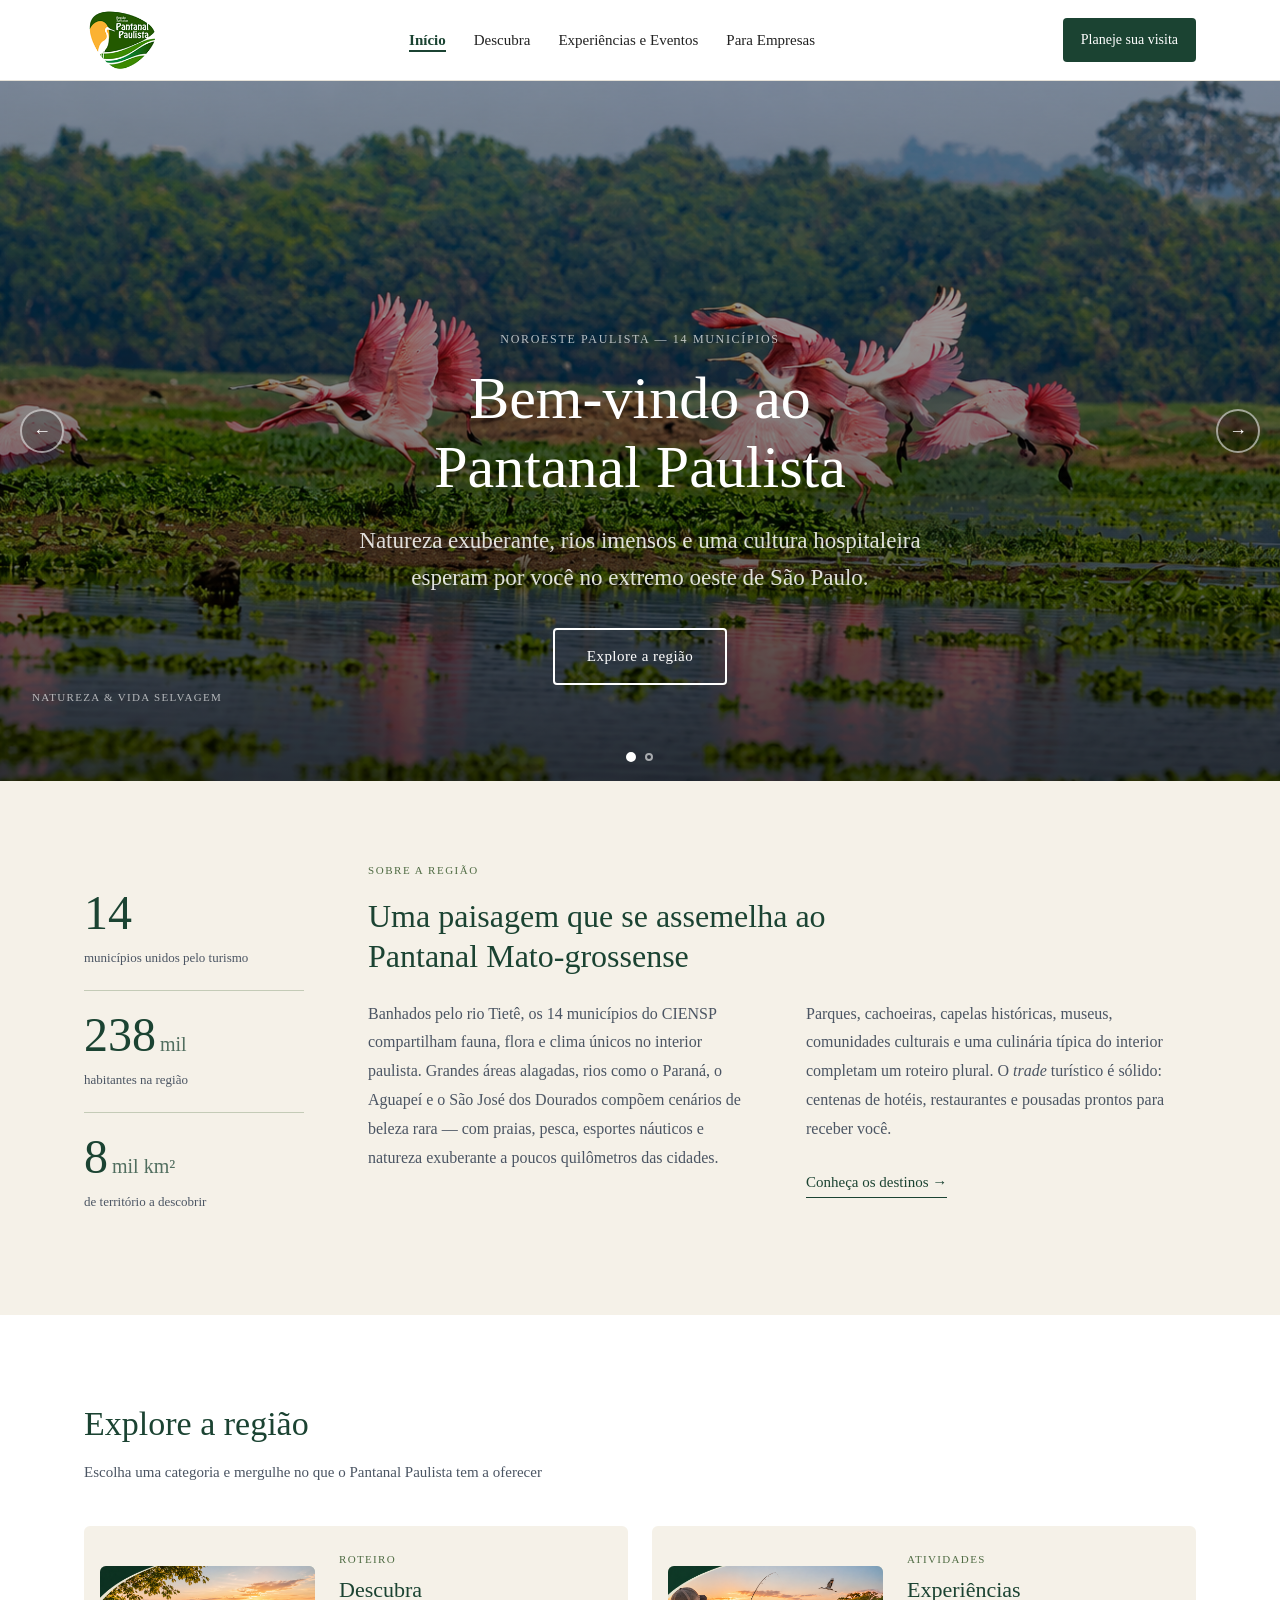
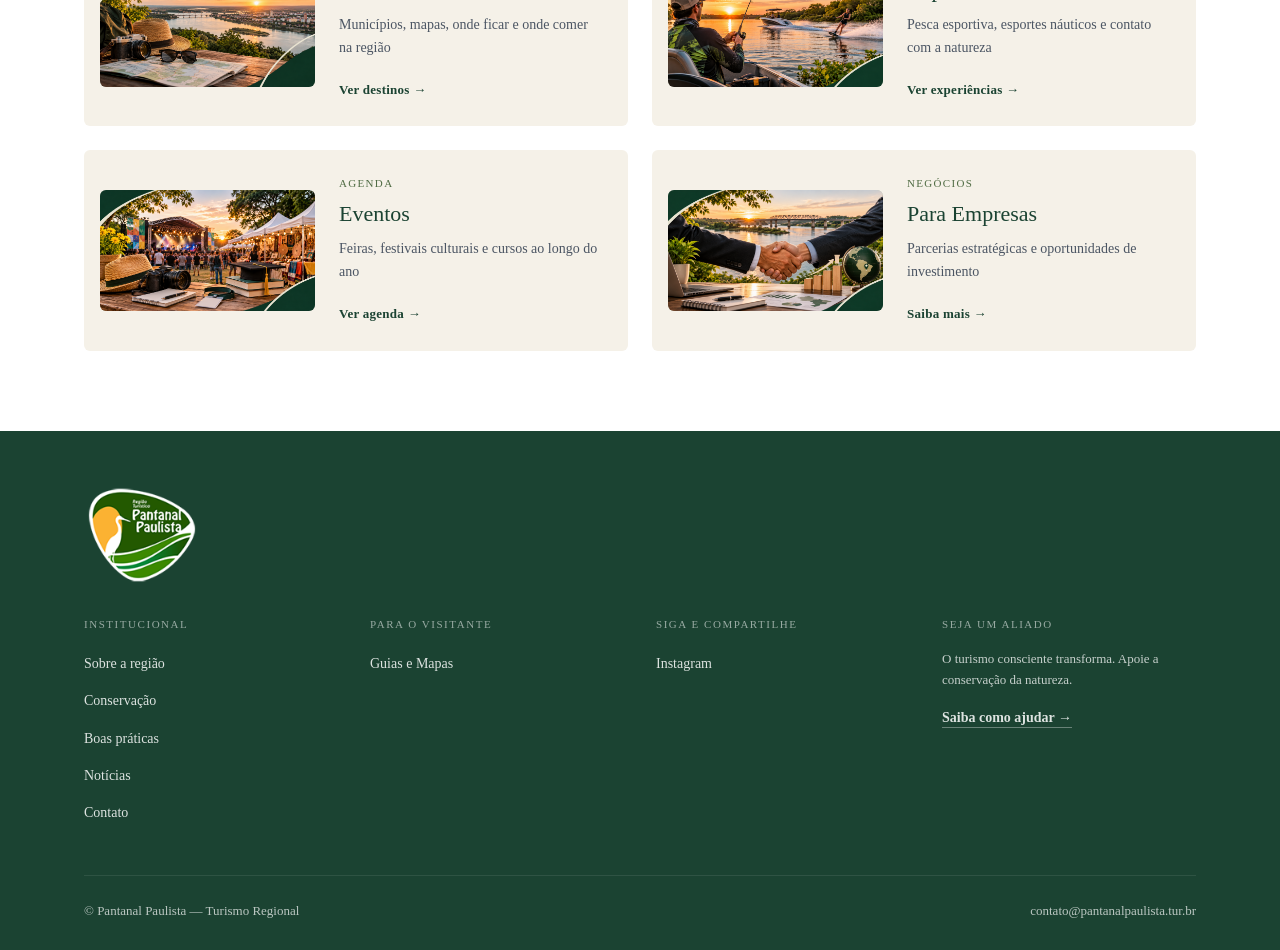
==== commit e592ac02: "Logo no cabeçalho e rodapé de todas as páginas e favicon - Cabeçalho: img/logo-black.png; rodapé: im" ====
--- a/index.html
+++ b/index.html
@@ -5,17 +5,23 @@
   <meta name="viewport" content="width=device-width, initial-scale=1.0">
   <meta http-equiv="Content-Security-Policy" content="default-src 'none'; script-src 'self'; style-src 'self' 'unsafe-inline'; img-src 'self' data:; font-src 'self'; connect-src 'self'; form-action 'self'; base-uri 'none'; object-src 'none'; upgrade-insecure-requests">
   <meta name="referrer" content="strict-origin-when-cross-origin">
+  <link rel="icon" type="image/png" sizes="32x32" href="img/favicon-32.png">
+  <link rel="icon" type="image/png" sizes="192x192" href="img/favicon-192.png">
+  <link rel="apple-touch-icon" href="img/apple-touch-icon.png">
   <script src="paginas/seguranca.js"></script>
   <title>Pantanal Paulista - Início</title>
   <link rel="stylesheet" href="style_index.css">
+  <link rel="stylesheet" href="paginas/menu.css">
+  <script src="paginas/menu.js" defer></script>
 </head>
 <body>
 
   <!-- CABEÇALHO -->
   <header class="header">
     <div class="header-container">
-      <a href="index.html" class="logo">Pantanal Paulista</a>
-      <nav class="nav-principal">
+      <a href="index.html" class="logo" aria-label="Pantanal Paulista - página inicial"><img class="logo-img" src="img/logo-black.png" alt="Pantanal Paulista - Região Turística" width="58" height="48"></a>
+      <button type="button" class="menu-toggle" aria-label="Abrir menu" aria-expanded="false" aria-controls="menu-principal"><span class="menu-toggle-barras" aria-hidden="true"></span></button>
+      <nav class="nav-principal" id="menu-principal" aria-label="Menu principal">
         <ul class="nav-lista">
           <li><a href="index.html" class="ativo">Início</a></li>
           <li><a href="./paginas/descubra.html">Descubra</a></li>
@@ -199,7 +205,7 @@
   <footer class="rodape">
     <div class="container">
       <div class="rodape-topo">
-        <p class="rodape-logo">Pantanal Paulista</p>
+        <p class="rodape-logo"><img class="logo-rodape" src="img/logo-white.png" alt="Pantanal Paulista - Região Turística" width="87" height="72" loading="lazy"></p>
       </div>
       <div class="rodape-colunas">
         <div class="rodape-coluna">
--- a/paginas/menu.css
+++ b/paginas/menu.css
@@ -0,0 +1,110 @@
+/* ========================================================
+   MENU SANDUÍCHE (celular e tablet pequeno)
+   Compartilhado por todas as páginas; carregado depois do CSS de cada página.
+======================================================== */
+
+/* Desktop: o botão sanduíche não aparece */
+.menu-toggle { display: none; }
+
+@media (max-width: 768px) {
+
+  /* Cabeçalho enxuto e fixo no topo também no celular */
+  .header { position: sticky; top: 0; }
+  html { scroll-padding-top: 72px; }
+
+  .header .header-container {
+    flex-direction: row;
+    flex-wrap: wrap;
+    align-items: center;
+    justify-content: space-between;
+    gap: 0;
+    padding: 8px 16px;
+  }
+
+  /* "Planeje sua visita" não aparece no menu do celular */
+  .header .btn-header { display: none; }
+
+  /* Botão sanduíche (área de toque de 44 px) */
+  .menu-toggle {
+    display: inline-flex;
+    align-items: center;
+    justify-content: center;
+    width: 44px;
+    height: 44px;
+    padding: 0;
+    border: 1px solid #E5E1D8;
+    border-radius: 8px;
+    background-color: #FFFFFF;
+    color: #1B4332;
+    cursor: pointer;
+  }
+  .menu-toggle:hover { background-color: #F5F1E8; }
+
+  .menu-toggle-barras,
+  .menu-toggle-barras::before,
+  .menu-toggle-barras::after {
+    display: block;
+    width: 20px;
+    height: 2px;
+    border-radius: 2px;
+    background-color: currentColor;
+    transition: transform 0.2s ease, background-color 0.2s ease;
+  }
+  .menu-toggle-barras { position: relative; }
+  .menu-toggle-barras::before,
+  .menu-toggle-barras::after { content: ""; position: absolute; left: 0; }
+  .menu-toggle-barras::before { top: -6px; }
+  .menu-toggle-barras::after { top: 6px; }
+
+  /* Aberto: vira um "X" */
+  .menu-toggle[aria-expanded="true"] .menu-toggle-barras { background-color: transparent; }
+  .menu-toggle[aria-expanded="true"] .menu-toggle-barras::before { transform: translateY(6px) rotate(45deg); }
+  .menu-toggle[aria-expanded="true"] .menu-toggle-barras::after { transform: translateY(-6px) rotate(-45deg); }
+
+  /* Menu: fechado por padrão; ao abrir, lista vertical em largura total */
+  .header .nav-principal {
+    display: none;
+    width: 100%;
+    order: 3;
+    margin-top: 10px;
+    border-top: 1px solid #E5E1D8;
+  }
+  .header .nav-principal.aberto { display: block; }
+
+  .header .nav-lista {
+    flex-direction: column;
+    gap: 0;
+    width: 100%;
+    margin: 0;
+    padding: 0;
+    list-style: none;
+  }
+  .header .nav-lista li { border-bottom: 1px solid #F0ECE2; }
+  .header .nav-lista li:last-child { border-bottom: 0; }
+  .header .nav-lista a {
+    display: block;
+    padding: 14px 4px;
+    font-size: 16px;
+  }
+  .header .nav-lista a.ativo { padding-bottom: 14px; }
+}
+
+@media (prefers-reduced-motion: reduce) {
+  .menu-toggle-barras,
+  .menu-toggle-barras::before,
+  .menu-toggle-barras::after { transition: none; }
+}
+
+/* ========================================================
+   LOGO (cabeçalho e rodapé)
+======================================================== */
+.header .logo { display: inline-flex; align-items: center; line-height: 0; }
+.header .header-container { padding-top: 8px; padding-bottom: 8px; }
+.logo-img { display: block; height: 64px; width: auto; }
+.rodape-logo { line-height: 0; margin-bottom: 32px; }
+.logo-rodape { display: block; height: 96px; width: auto; }
+
+@media (max-width: 768px) {
+  .logo-img { height: 52px; }
+  .logo-rodape { height: 80px; }
+}
